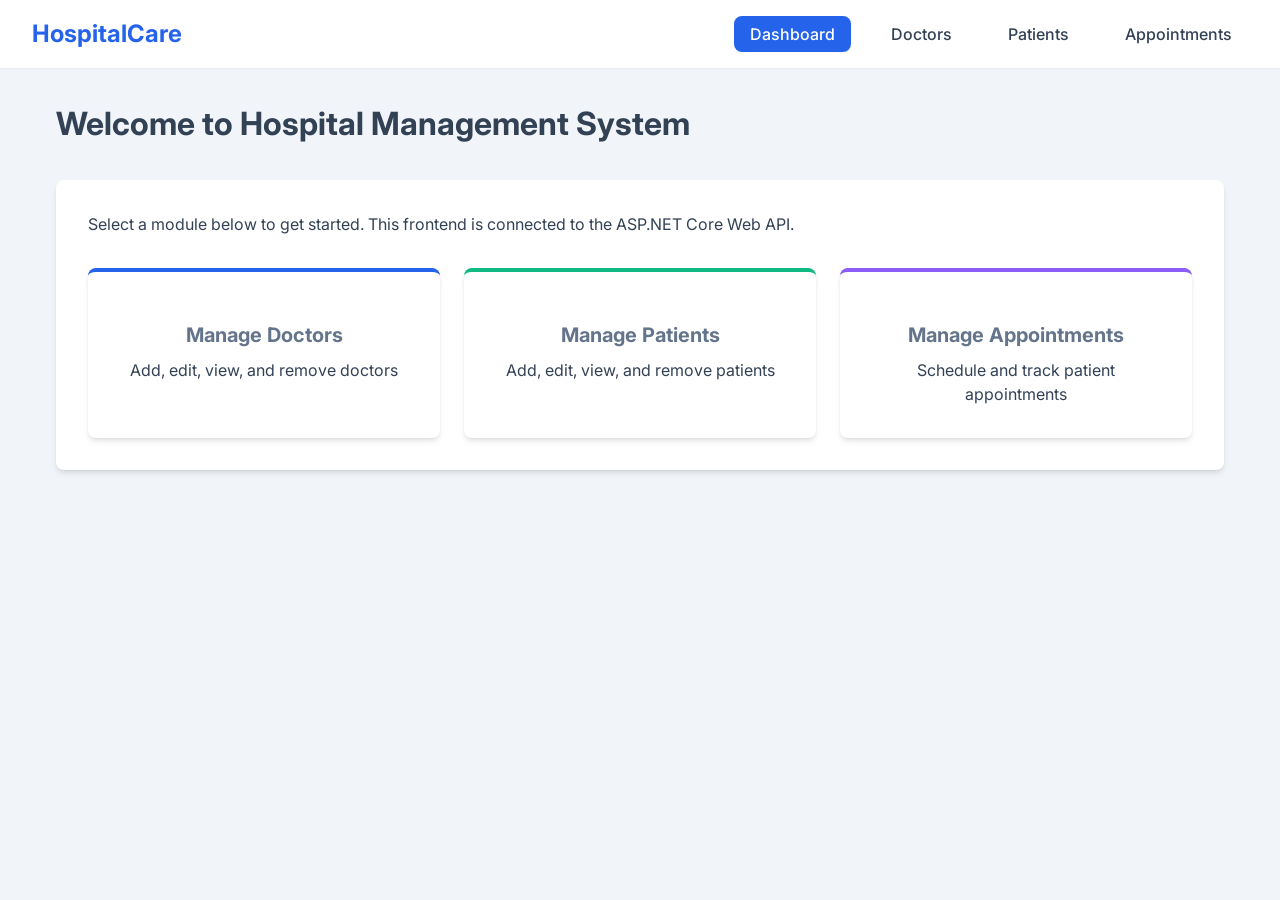
==== Frontend/index.html @ be7913d3 "Complete" ====
<!DOCTYPE html>
<html lang="en">
<head>
    <meta charset="UTF-8">
    <meta name="viewport" content="width=device-width, initial-scale=1.0">
    <title>Hospital Management System</title>
    <link rel="preconnect" href="https://fonts.googleapis.com">
    <link rel="preconnect" href="https://fonts.gstatic.com" crossorigin>
    <link href="https://fonts.googleapis.com/css2?family=Inter:wght@400;500;600;700&display=swap" rel="stylesheet">
    <link rel="stylesheet" href="styles.css">
</head>
<body>
    <nav class="navbar">
        <div class="navbar-brand">
            <a href="index.html"> HospitalCare</a>
        </div>
        <ul class="nav-links">
            <li><a href="index.html" class="active">Dashboard</a></li>
            <li><a href="doctors.html">Doctors</a></li>
            <li><a href="patients.html">Patients</a></li>
            <li><a href="appointments.html">Appointments</a></li>
        </ul>
    </nav>

    <div class="container">
        <div class="header-action">
            <h1>Welcome to Hospital Management System</h1>
        </div>

        <div class="card">
            <p>Select a module below to get started. This frontend is connected to the ASP.NET Core Web API.</p>
            
            <div class="dashboard-grid">
                <a href="doctors.html" class="stat-card">
                    <div class="icon"></div>
                    <h3>Manage Doctors</h3>
                    <p>Add, edit, view, and remove doctors</p>
                </a>
                
                <a href="patients.html" class="stat-card" style="border-top-color: #10b981;">
                    <div class="icon"></div>
                    <h3>Manage Patients</h3>
                    <p>Add, edit, view, and remove patients</p>
                </a>
                
                <a href="appointments.html" class="stat-card" style="border-top-color: #8b5cf6;">
                    <div class="icon"></div>
                    <h3>Manage Appointments</h3>
                    <p>Schedule and track patient appointments</p>
                </a>
            </div>
        </div>
    </div>
</body>
</html>
---- Frontend/styles.css ----
:root {
    --primary-color: #2563eb;
    --primary-hover: #1d4ed8;
    --secondary-color: #f8fafc;
    --text-color: #334155;
    --text-muted: #64748b;
    --border-color: #e2e8f0;
    --success-color: #10b981;
    --danger-color: #ef4444;
    --danger-hover: #dc2626;
    --bg-color: #f1f5f9;
    --card-bg: #ffffff;
    --shadow-sm: 0 1px 2px 0 rgba(0, 0, 0, 0.05);
    --shadow-md: 0 4px 6px -1px rgba(0, 0, 0, 0.1), 0 2px 4px -1px rgba(0, 0, 0, 0.06);
    --radius-md: 0.5rem;
}

* {
    box-sizing: border-box;
    margin: 0;
    padding: 0;
}

body {
    font-family: 'Inter', system-ui, -apple-system, sans-serif;
    background-color: var(--bg-color);
    color: var(--text-color);
    line-height: 1.5;
}

/* Navbar */
.navbar {
    background-color: var(--card-bg);
    box-shadow: var(--shadow-sm);
    padding: 1rem 2rem;
    display: flex;
    justify-content: space-between;
    align-items: center;
    position: sticky;
    top: 0;
    z-index: 10;
}

.navbar-brand a {
    font-size: 1.5rem;
    font-weight: 700;
    color: var(--primary-color);
    text-decoration: none;
}

.nav-links {
    list-style: none;
    display: flex;
    gap: 1.5rem;
}

.nav-links a {
    text-decoration: none;
    color: var(--text-color);
    font-weight: 500;
    padding: 0.5rem 1rem;
    border-radius: var(--radius-md);
    transition: all 0.2s ease;
}

.nav-links a:hover,
.nav-links a.active {
    background-color: var(--primary-color);
    color: white;
}

/* Layout */
.container {
    max-width: 1200px;
    margin: 2rem auto;
    padding: 0 1rem;
}

.header-action {
    display: flex;
    justify-content: space-between;
    align-items: center;
    margin-bottom: 2rem;
}

.header-action h1 {
    font-size: 2rem;
    color: var(--text-color);
}

/* Cards & Forms */
.card {
    background: var(--card-bg);
    border-radius: var(--radius-md);
    box-shadow: var(--shadow-md);
    padding: 2rem;
    margin-bottom: 2rem;
}

.form-group {
    margin-bottom: 1.5rem;
}

.form-group label {
    display: block;
    margin-bottom: 0.5rem;
    font-weight: 500;
    color: var(--text-color);
}

.form-control {
    width: 100%;
    padding: 0.75rem 1rem;
    font-size: 1rem;
    border: 1px solid var(--border-color);
    border-radius: var(--radius-md);
    transition: border-color 0.2s;
    font-family: inherit;
}

.form-control:focus {
    outline: none;
    border-color: var(--primary-color);
    box-shadow: 0 0 0 3px rgba(37, 99, 235, 0.1);
}

.row {
    display: flex;
    gap: 1rem;
    flex-wrap: wrap;
}

.col {
    flex: 1;
    min-width: 200px;
}

/* Buttons */
.btn {
    display: inline-block;
    padding: 0.75rem 1.5rem;
    font-size: 1rem;
    font-weight: 500;
    text-align: center;
    cursor: pointer;
    border: none;
    border-radius: var(--radius-md);
    transition: background-color 0.2s, transform 0.1s;
    text-decoration: none;
    font-family: inherit;
}

.btn:active {
    transform: scale(0.98);
}

.btn-primary {
    background-color: var(--primary-color);
    color: white;
}

.btn-primary:hover {
    background-color: var(--primary-hover);
}

.btn-danger {
    background-color: var(--danger-color);
    color: white;
    padding: 0.5rem 1rem;
    font-size: 0.875rem;
}

.btn-danger:hover {
    background-color: var(--danger-hover);
}

.btn-sm {
    padding: 0.5rem 1rem;
    font-size: 0.875rem;
}

/* Tables */
.table-responsive {
    overflow-x: auto;
}

table {
    width: 100%;
    border-collapse: collapse;
    margin-top: 1rem;
    text-align: left;
}

th, td {
    padding: 1rem;
    border-bottom: 1px solid var(--border-color);
}

th {
    background-color: var(--secondary-color);
    font-weight: 600;
    color: var(--text-color);
}

tr:hover {
    background-color: rgba(248, 250, 252, 0.8);
}

.actions-cell {
    display: flex;
    gap: 0.5rem;
}

/* Messages */
.message {
    padding: 1rem;
    border-radius: var(--radius-md);
    margin-bottom: 1rem;
    display: none;
    animation: fadeIn 0.3s ease-in-out;
}

.message.success {
    background-color: #d1fae5;
    color: #065f46;
    border: 1px solid #10b981;
    display: block;
}

.message.error {
    background-color: #fee2e2;
    color: #991b1b;
    border: 1px solid #ef4444;
    display: block;
}

/* Dashboard Cards */
.dashboard-grid {
    display: grid;
    grid-template-columns: repeat(auto-fit, minmax(250px, 1fr));
    gap: 1.5rem;
    margin-top: 2rem;
}

.stat-card {
    background: var(--card-bg);
    padding: 2rem;
    border-radius: var(--radius-md);
    box-shadow: var(--shadow-md);
    text-align: center;
    text-decoration: none;
    color: var(--text-color);
    transition: transform 0.2s, box-shadow 0.2s;
    border-top: 4px solid var(--primary-color);
}

.stat-card:hover {
    transform: translateY(-5px);
    box-shadow: 0 10px 15px -3px rgba(0, 0, 0, 0.1);
}

.stat-card h3 {
    font-size: 1.25rem;
    margin-bottom: 0.5rem;
    color: var(--text-muted);
}

.stat-card .icon {
    font-size: 3rem;
    margin-bottom: 1rem;
}

@keyframes fadeIn {
    from { opacity: 0; transform: translateY(-10px); }
    to { opacity: 1; transform: translateY(0); }
}
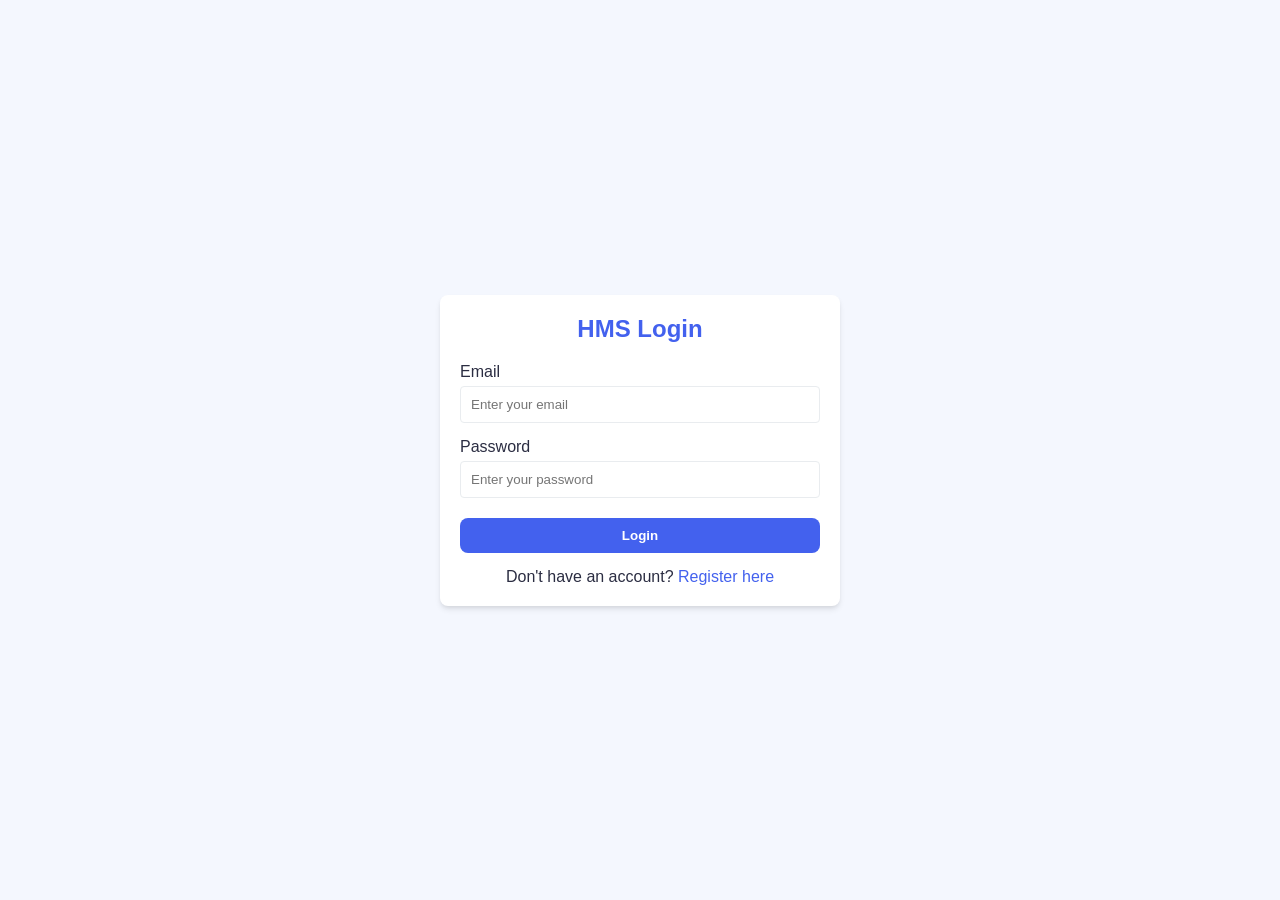
==== commit 15c580c9: "Completing" ====
--- a/Frontend/index.html
+++ b/Frontend/index.html
@@ -4,52 +4,11 @@
     <meta charset="UTF-8">
     <meta name="viewport" content="width=device-width, initial-scale=1.0">
     <title>Hospital Management System</title>
-    <link rel="preconnect" href="https://fonts.googleapis.com">
-    <link rel="preconnect" href="https://fonts.gstatic.com" crossorigin>
-    <link href="https://fonts.googleapis.com/css2?family=Inter:wght@400;500;600;700&display=swap" rel="stylesheet">
-    <link rel="stylesheet" href="styles.css">
+    <script>
+        window.location.href = "login.html";
+    </script>
 </head>
 <body>
-    <nav class="navbar">
-        <div class="navbar-brand">
-            <a href="index.html"> HospitalCare</a>
-        </div>
-        <ul class="nav-links">
-            <li><a href="index.html" class="active">Dashboard</a></li>
-            <li><a href="doctors.html">Doctors</a></li>
-            <li><a href="patients.html">Patients</a></li>
-            <li><a href="appointments.html">Appointments</a></li>
-        </ul>
-    </nav>
-
-    <div class="container">
-        <div class="header-action">
-            <h1>Welcome to Hospital Management System</h1>
-        </div>
-
-        <div class="card">
-            <p>Select a module below to get started. This frontend is connected to the ASP.NET Core Web API.</p>
-            
-            <div class="dashboard-grid">
-                <a href="doctors.html" class="stat-card">
-                    <div class="icon"></div>
-                    <h3>Manage Doctors</h3>
-                    <p>Add, edit, view, and remove doctors</p>
-                </a>
-                
-                <a href="patients.html" class="stat-card" style="border-top-color: #10b981;">
-                    <div class="icon"></div>
-                    <h3>Manage Patients</h3>
-                    <p>Add, edit, view, and remove patients</p>
-                </a>
-                
-                <a href="appointments.html" class="stat-card" style="border-top-color: #8b5cf6;">
-                    <div class="icon"></div>
-                    <h3>Manage Appointments</h3>
-                    <p>Schedule and track patient appointments</p>
-                </a>
-            </div>
-        </div>
-    </div>
+    <p>Redirecting to Login...</p>
 </body>
 </html>
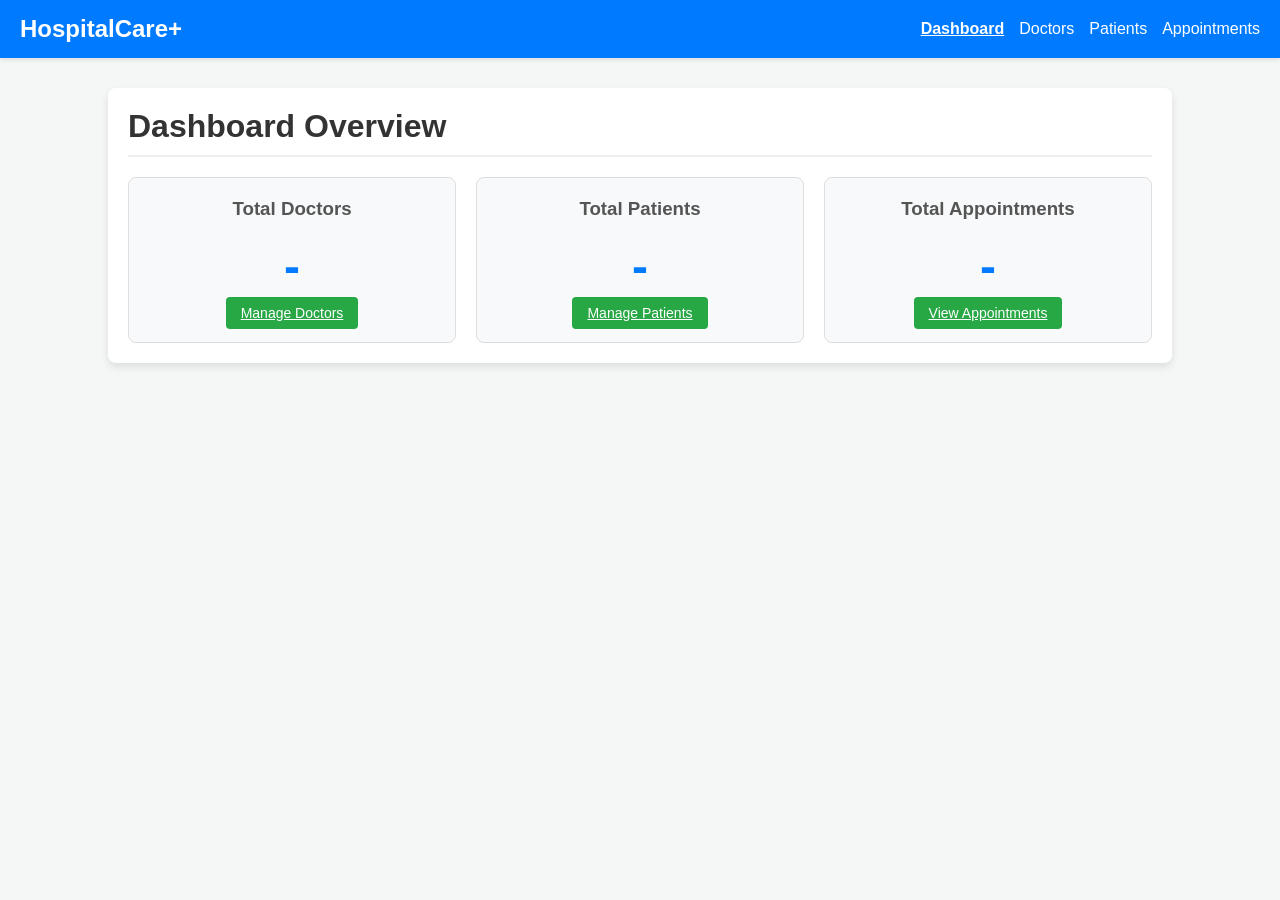
==== commit 78bc2943: "updating" ====
--- a/Frontend/index.html
+++ b/Frontend/index.html
@@ -4,11 +4,65 @@
     <meta charset="UTF-8">
     <meta name="viewport" content="width=device-width, initial-scale=1.0">
     <title>Hospital Management System</title>
-    <script>
-        window.location.href = "login.html";
-    </script>
+    <link rel="stylesheet" href="style.css">
 </head>
 <body>
-    <p>Redirecting to Login...</p>
+    <nav class="navbar">
+        <a href="index.html" class="navbar-brand">HospitalCare+</a>
+        <div class="nav-links">
+            <a href="index.html" class="active">Dashboard</a>
+            <a href="doctors.html">Doctors</a>
+            <a href="patients.html">Patients</a>
+            <a href="appointments.html">Appointments</a>
+        </div>
+    </nav>
+
+    <div class="container">
+        <div class="page-header">
+            <h1 class="page-title">Dashboard Overview</h1>
+        </div>
+
+        <div class="dashboard-grid">
+            <div class="dashboard-card">
+                <h3>Total Doctors</h3>
+                <h2 id="doctors-count">-</h2>
+                <a href="doctors.html" class="btn btn-primary">Manage Doctors</a>
+            </div>
+
+            <div class="dashboard-card">
+                <h3>Total Patients</h3>
+                <h2 id="patients-count">-</h2>
+                <a href="patients.html" class="btn btn-primary">Manage Patients</a>
+            </div>
+
+            <div class="dashboard-card">
+                <h3>Total Appointments</h3>
+                <h2 id="appointments-count">-</h2>
+                <a href="appointments.html" class="btn btn-primary">View Appointments</a>
+            </div>
+        </div>
+    </div>
+
+    <script type="module">
+        import { api } from './api.js';
+
+        async function loadDashboard() {
+            try {
+                const [doctors, patients, appointments] = await Promise.all([
+                    api.getDoctors(),
+                    api.getPatients(),
+                    api.getAppointments()
+                ]);
+
+                document.getElementById('doctors-count').textContent = doctors.length;
+                document.getElementById('patients-count').textContent = patients.length;
+                document.getElementById('appointments-count').textContent = appointments.length;
+            } catch (error) {
+                console.error("Error loading dashboard data:", error);
+            }
+        }
+
+        document.addEventListener('DOMContentLoaded', loadDashboard);
+    </script>
 </body>
 </html>
--- a/Frontend/style.css
+++ b/Frontend/style.css
@@ -0,0 +1,216 @@
+body {
+    font-family: Arial, sans-serif;
+    background-color: #f4f7f6;
+    color: #333;
+    margin: 0;
+    padding: 0;
+}
+
+/* Navbar */
+.navbar {
+    background-color: #007bff;
+    padding: 15px 20px;
+    display: flex;
+    justify-content: space-between;
+    align-items: center;
+    box-shadow: 0 2px 4px rgba(0,0,0,0.1);
+}
+
+.navbar-brand {
+    font-size: 1.5em;
+    font-weight: bold;
+    color: #fff;
+    text-decoration: none;
+}
+
+.nav-links {
+    display: flex;
+    gap: 15px;
+}
+
+.nav-links a {
+    color: #fff;
+    text-decoration: none;
+    font-size: 1em;
+}
+
+.nav-links a:hover, .nav-links a.active {
+    text-decoration: underline;
+    font-weight: bold;
+}
+
+/* Container */
+.container {
+    width: 80%;
+    margin: 30px auto;
+    background: #fff;
+    padding: 20px;
+    border-radius: 8px;
+    box-shadow: 0 4px 8px rgba(0,0,0,0.1);
+}
+
+.page-header {
+    display: flex;
+    justify-content: space-between;
+    align-items: center;
+    border-bottom: 2px solid #eee;
+    padding-bottom: 10px;
+    margin-bottom: 20px;
+}
+
+.page-title {
+    margin: 0;
+    color: #333;
+}
+
+/* Buttons */
+.btn {
+    padding: 8px 15px;
+    border: none;
+    border-radius: 4px;
+    cursor: pointer;
+    font-size: 14px;
+    color: #fff;
+}
+
+.btn-primary {
+    background-color: #28a745;
+}
+
+.btn-primary:hover {
+    background-color: #218838;
+}
+
+.btn-danger {
+    background-color: #dc3545;
+}
+
+.btn-danger:hover {
+    background-color: #c82333;
+}
+
+/* Tables */
+table {
+    width: 100%;
+    border-collapse: collapse;
+    margin-top: 15px;
+}
+
+th, td {
+    padding: 12px;
+    text-align: left;
+    border-bottom: 1px solid #ddd;
+}
+
+th {
+    background-color: #f8f9fa;
+    font-weight: bold;
+}
+
+tr:hover {
+    background-color: #f1f1f1;
+}
+
+/* Badges */
+.badge {
+    padding: 4px 8px;
+    border-radius: 4px;
+    font-size: 12px;
+    color: #fff;
+}
+.badge.pending { background-color: #ffc107; color: #333; }
+.badge.completed { background-color: #28a745; }
+.badge.cancelled { background-color: #dc3545; }
+
+/* Modal */
+.modal-overlay {
+    display: none;
+    position: fixed;
+    top: 0; left: 0; width: 100%; height: 100%;
+    background: rgba(0, 0, 0, 0.5);
+    justify-content: center;
+    align-items: center;
+}
+
+.modal-overlay.active {
+    display: flex;
+}
+
+.modal {
+    background: #fff;
+    padding: 20px;
+    border-radius: 8px;
+    width: 400px;
+    box-shadow: 0 4px 8px rgba(0,0,0,0.2);
+}
+
+.modal-header {
+    display: flex;
+    justify-content: space-between;
+    align-items: center;
+    margin-bottom: 15px;
+}
+
+.modal-title {
+    margin: 0;
+}
+
+.close-btn {
+    background: none;
+    border: none;
+    font-size: 20px;
+    cursor: pointer;
+}
+
+.form-group {
+    margin-bottom: 15px;
+}
+
+.form-label {
+    display: block;
+    margin-bottom: 5px;
+    font-weight: bold;
+}
+
+.form-control {
+    width: 100%;
+    padding: 8px;
+    border: 1px solid #ccc;
+    border-radius: 4px;
+    box-sizing: border-box;
+}
+
+.form-actions {
+    display: flex;
+    justify-content: flex-end;
+    gap: 10px;
+}
+
+/* Dashboard Cards */
+.dashboard-grid {
+    display: grid;
+    grid-template-columns: repeat(3, 1fr);
+    gap: 20px;
+}
+
+.dashboard-card {
+    background: #f8f9fa;
+    padding: 20px;
+    border-radius: 8px;
+    border: 1px solid #ddd;
+    text-align: center;
+}
+
+.dashboard-card h3 {
+    margin-top: 0;
+    color: #555;
+}
+
+.dashboard-card h2 {
+    font-size: 48px;
+    margin: 10px 0;
+    color: #007bff;
+}
+
+.text-center { text-align: center; }
+.empty-state { color: #888; }
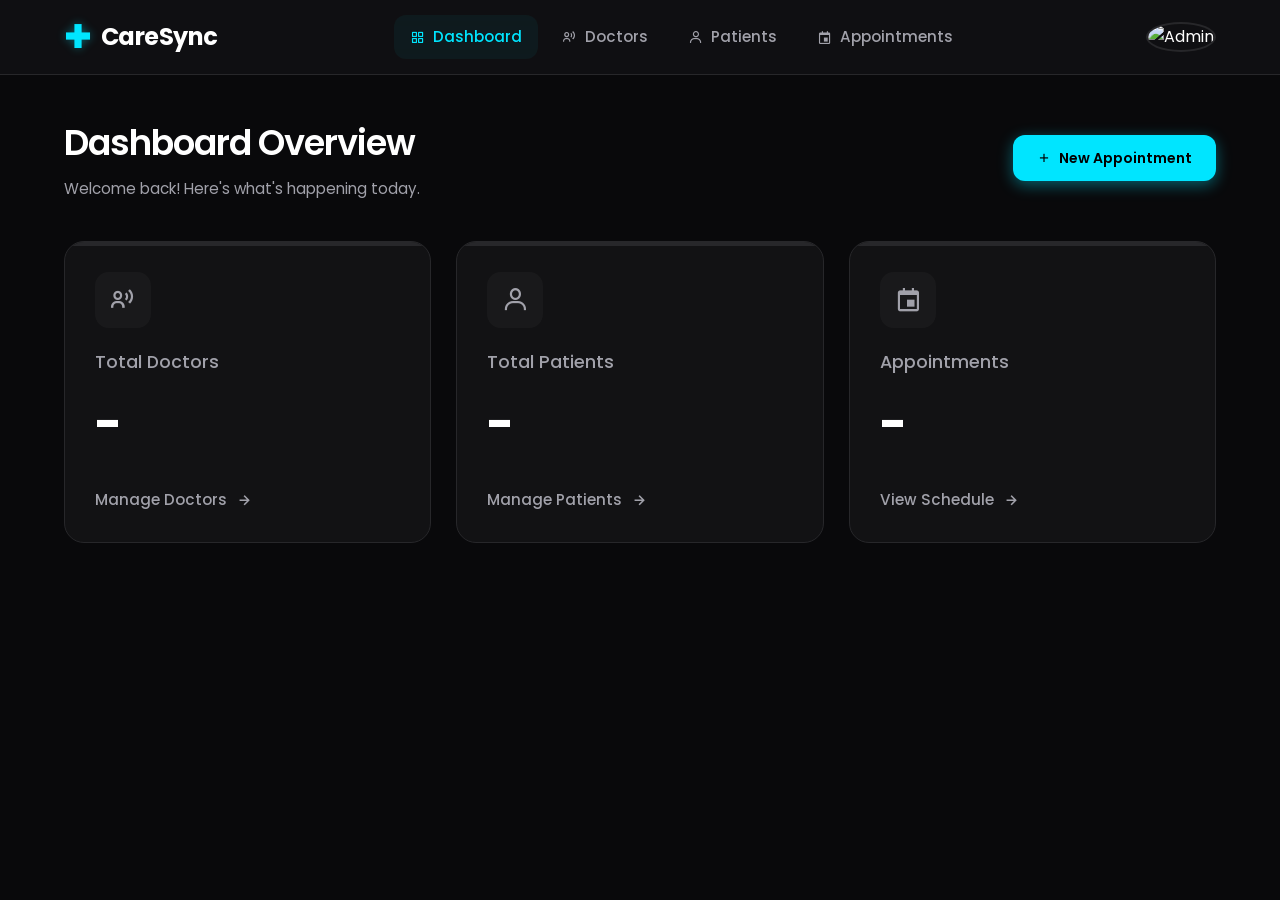
==== commit 455bd98d: "Complete" ====
--- a/Frontend/index.html
+++ b/Frontend/index.html
@@ -6,39 +6,57 @@
     <title>Hospital Management System</title>
     <link rel="stylesheet" href="style.css">
 </head>
-<body>
+<body class="dark-theme">
     <nav class="navbar">
-        <a href="index.html" class="navbar-brand">HospitalCare+</a>
+        <a href="index.html" class="navbar-brand">
+            <i class='bx bx-plus-medical'></i> CareSync
+        </a>
         <div class="nav-links">
-            <a href="index.html" class="active">Dashboard</a>
-            <a href="doctors.html">Doctors</a>
-            <a href="patients.html">Patients</a>
-            <a href="appointments.html">Appointments</a>
+            <a href="index.html" class="active"><i class='bx bx-grid-alt'></i> Dashboard</a>
+            <a href="doctors.html"><i class='bx bx-user-voice'></i> Doctors</a>
+            <a href="patients.html"><i class='bx bx-user'></i> Patients</a>
+            <a href="appointments.html"><i class='bx bx-calendar-event'></i> Appointments</a>
+        </div>
+        <div class="user-profile">
+            <img src="https://ui-avatars.com/api/?name=Admin&background=00e5ff&color=000&bold=true" alt="Admin" class="avatar">
         </div>
     </nav>
 
     <div class="container">
         <div class="page-header">
-            <h1 class="page-title">Dashboard Overview</h1>
+            <div>
+                <h1 class="page-title">Dashboard Overview</h1>
+                <p class="subtitle">Welcome back! Here's what's happening today.</p>
+            </div>
+            <a href="appointments.html" class="btn btn-primary"><i class='bx bx-plus'></i> New Appointment</a>
         </div>
 
         <div class="dashboard-grid">
-            <div class="dashboard-card">
-                <h3>Total Doctors</h3>
-                <h2 id="doctors-count">-</h2>
-                <a href="doctors.html" class="btn btn-primary">Manage Doctors</a>
+            <div class="dashboard-card card-blue">
+                <div class="card-icon"><i class='bx bx-user-voice'></i></div>
+                <div class="card-info">
+                    <h3>Total Doctors</h3>
+                    <h2 id="doctors-count">-</h2>
+                </div>
+                <a href="doctors.html" class="card-link">Manage Doctors <i class='bx bx-right-arrow-alt'></i></a>
             </div>
 
-            <div class="dashboard-card">
-                <h3>Total Patients</h3>
-                <h2 id="patients-count">-</h2>
-                <a href="patients.html" class="btn btn-primary">Manage Patients</a>
+            <div class="dashboard-card card-green">
+                <div class="card-icon"><i class='bx bx-user'></i></div>
+                <div class="card-info">
+                    <h3>Total Patients</h3>
+                    <h2 id="patients-count">-</h2>
+                </div>
+                <a href="patients.html" class="card-link">Manage Patients <i class='bx bx-right-arrow-alt'></i></a>
             </div>
 
-            <div class="dashboard-card">
-                <h3>Total Appointments</h3>
-                <h2 id="appointments-count">-</h2>
-                <a href="appointments.html" class="btn btn-primary">View Appointments</a>
+            <div class="dashboard-card card-purple">
+                <div class="card-icon"><i class='bx bx-calendar-event'></i></div>
+                <div class="card-info">
+                    <h3>Appointments</h3>
+                    <h2 id="appointments-count">-</h2>
+                </div>
+                <a href="appointments.html" class="card-link">View Schedule <i class='bx bx-right-arrow-alt'></i></a>
             </div>
         </div>
     </div>
